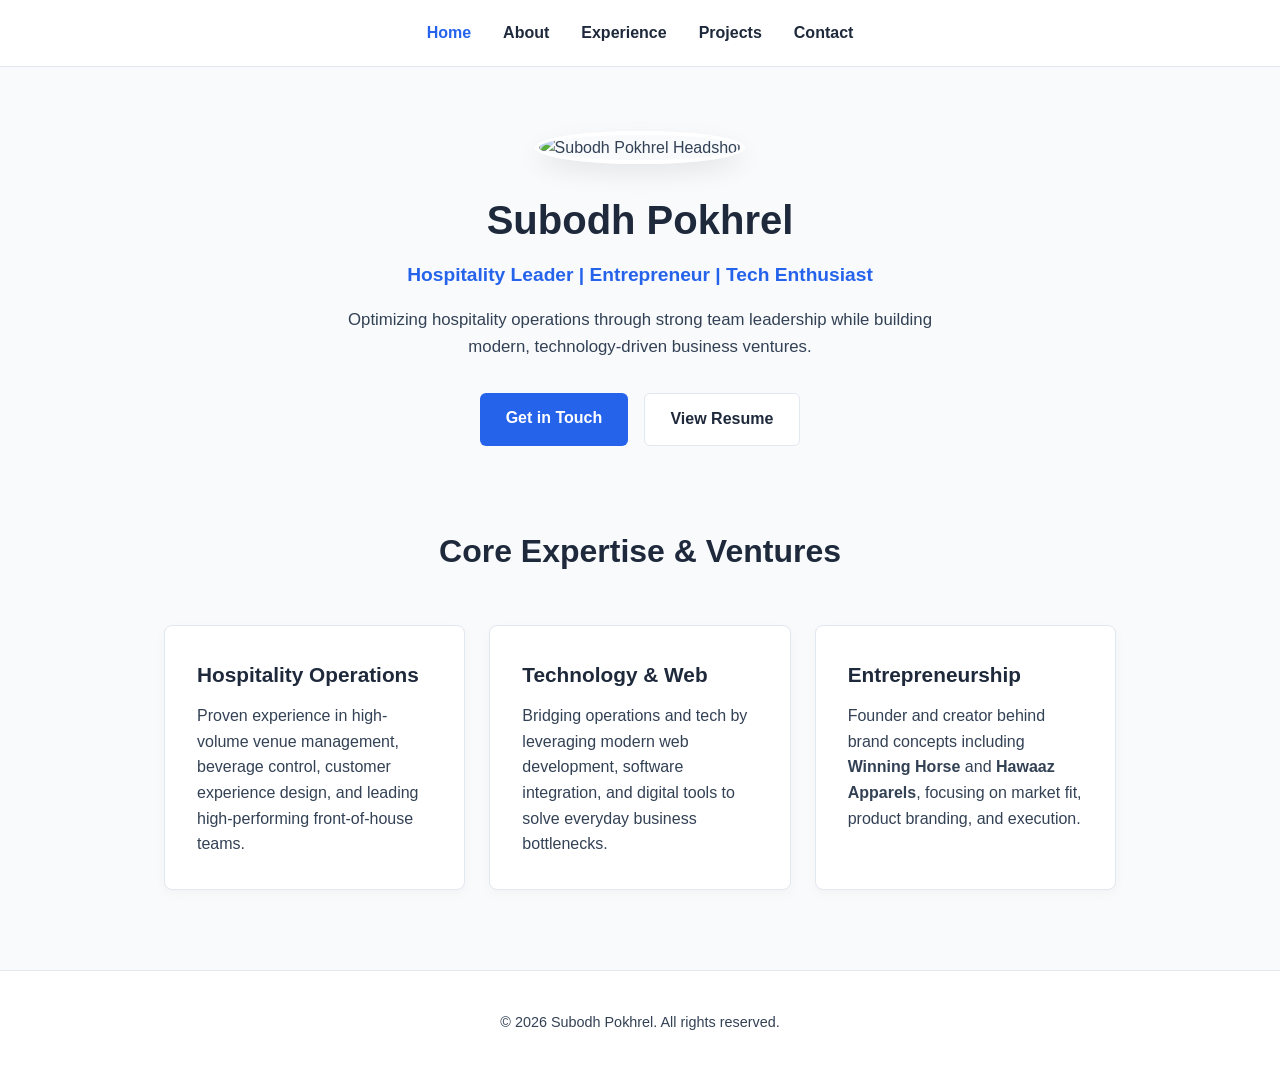
==== index.html @ d47ba180 "index.html" ====
<!DOCTYPE html>
<html lang="en">
<head>
    <meta charset="UTF-8">
    <meta name="viewport" content="width=device-width, initial-scale=1.0">
    <title>Subodh Pokhrel | Hospitality Professional, Entrepreneur & IT Specialist</title>
    <meta name="description" content="Portfolio of Subodh Pokhrel — Hospitality leader, Tech enthusiast, and founder of Winning Horse and Hawaaz Apparels.">
    
    <!-- Open Graph for Professional Social Media Previews -->
    <meta property="og:title" content="Subodh Pokhrel | Personal Portfolio">
    <meta property="og:description" content="Hospitality Management, Business Entrepreneurship & IT Solutions in Australia.">
    <meta property="og:type" content="website">
    <meta property="og:url" content="https://subodhpokhrel.com.au/">
    <meta property="og:image" content="images/profile.jpg">

    <style>
        :root {
            --primary: #1e293b;     /* Deep slate blue */
            --accent: #2563eb;      /* Clean corporate blue */
            --text: #334155;        /* Soft readable body text */
            --bg-light: #f8fafc;    /* Clean off-white background */
            --card-bg: #ffffff;
            --border: #e2e8f0;
        }

        * {
            box-sizing: border-box;
            margin: 0;
            padding: 0;
        }

        body {
            font-family: -apple-system, BlinkMacSystemFont, "Segoe UI", Roboto, Oxygen, Ubuntu, Cantarell, sans-serif;
            color: var(--text);
            background-color: var(--bg-light);
            line-height: 1.6;
        }

        /* Navigation */
        nav {
            display: flex;
            justify-content: center;
            gap: 2rem;
            padding: 1.25rem;
            background: #ffffff;
            border-bottom: 1px solid var(--border);
            position: sticky;
            top: 0;
            z-index: 100;
        }

        nav a {
            text-decoration: none;
            color: var(--primary);
            font-weight: 600;
            transition: color 0.2s ease;
        }

        nav a:hover, nav a.active {
            color: var(--accent);
        }

        /* Hero Section */
        .hero {
            max-width: 900px;
            margin: 4rem auto;
            padding: 0 1.5rem;
            text-align: center;
        }

        .hero img {
            width: 150px;
            height: 150px;
            border-radius: 50%;
            object-fit: cover;
            border: 4px solid #ffffff;
            box-shadow: 0 10px 25px rgba(0,0,0,0.08);
            margin-bottom: 1.5rem;
        }

        .hero h1 {
            font-size: 2.5rem;
            color: var(--primary);
            margin-bottom: 0.5rem;
        }

        .tagline {
            font-size: 1.2rem;
            color: var(--accent);
            font-weight: 600;
            margin-bottom: 1rem;
        }

        .bio {
            max-width: 650px;
            margin: 0 auto 2rem;
            font-size: 1.05rem;
        }

        /* Buttons */
        .cta-group {
            display: flex;
            justify-content: center;
            gap: 1rem;
        }

        .btn {
            display: inline-block;
            padding: 0.8rem 1.6rem;
            border-radius: 6px;
            text-decoration: none;
            font-weight: 600;
            transition: all 0.2s ease;
        }

        .btn-primary {
            background-color: var(--accent);
            color: #ffffff;
        }

        .btn-primary:hover {
            background-color: #1d4ed8;
        }

        .btn-secondary {
            background-color: #ffffff;
            color: var(--primary);
            border: 1px solid var(--border);
        }

        .btn-secondary:hover {
            background-color: var(--bg-light);
        }

        /* Journey / Features Section */
        .journey {
            max-width: 1000px;
            margin: 5rem auto;
            padding: 0 1.5rem;
        }

        .journey h2 {
            text-align: center;
            font-size: 2rem;
            color: var(--primary);
            margin-bottom: 3rem;
        }

        .cards-grid {
            display: grid;
            grid-template-columns: repeat(auto-fit, minmax(280px, 1fr));
            gap: 1.5rem;
        }

        .card {
            background: var(--card-bg);
            padding: 2rem;
            border-radius: 8px;
            border: 1px solid var(--border);
            box-shadow: 0 4px 12px rgba(0,0,0,0.03);
        }

        .card h3 {
            color: var(--primary);
            margin-bottom: 0.75rem;
            font-size: 1.3rem;
        }

        /* Footer */
        footer {
            text-align: center;
            padding: 2.5rem 1rem;
            border-top: 1px solid var(--border);
            background: #ffffff;
            font-size: 0.9rem;
        }

        /* Mobile Optimization */
        @media (max-width: 600px) {
            .hero h1 { font-size: 2rem; }
            .cta-group { flex-direction: column; }
            nav { gap: 1rem; }
        }
    </style>
</head>
<body>

    <header>
        <nav>
            <a href="index.html" class="active">Home</a>
            <a href="about.html">About</a>
            <a href="experience.html">Experience</a>
            <a href="projects.html">Projects</a>
            <a href="contact.html">Contact</a>
        </nav>
    </header>

    <main>
        <section class="hero">
            <img src="images/profile.jpg" alt="Subodh Pokhrel Headshot">
            <h1>Subodh Pokhrel</h1>
            <p class="tagline">Hospitality Leader | Entrepreneur | Tech Enthusiast</p>
            <p class="bio">
                Optimizing hospitality operations through strong team leadership while building modern, technology-driven business ventures.
            </p>
            
            <div class="cta-group">
                <a href="contact.html" class="btn btn-primary">Get in Touch</a>
                <a href="resume.pdf" class="btn btn-secondary" target="_blank" rel="noopener">View Resume</a>
            </div>
        </section>

        <section class="journey">
            <h2>Core Expertise & Ventures</h2>
            <div class="cards-grid">
                
                <article class="card">
                    <h3>Hospitality Operations</h3>
                    <p>
                        Proven experience in high-volume venue management, beverage control, customer experience design, and leading high-performing front-of-house teams.
                    </p>
                </article>

                <article class="card">
                    <h3>Technology & Web</h3>
                    <p>
                        Bridging operations and tech by leveraging modern web development, software integration, and digital tools to solve everyday business bottlenecks.
                    </p>
                </article>

                <article class="card">
                    <h3>Entrepreneurship</h3>
                    <p>
                        Founder and creator behind brand concepts including <strong>Winning Horse</strong> and <strong>Hawaaz Apparels</strong>, focusing on market fit, product branding, and execution.
                    </p>
                </article>

            </div>
        </section>
    </main>

    <footer>
        <p>&copy; 2026 Subodh Pokhrel. All rights reserved.</p>
    </footer>

</body>
</html>
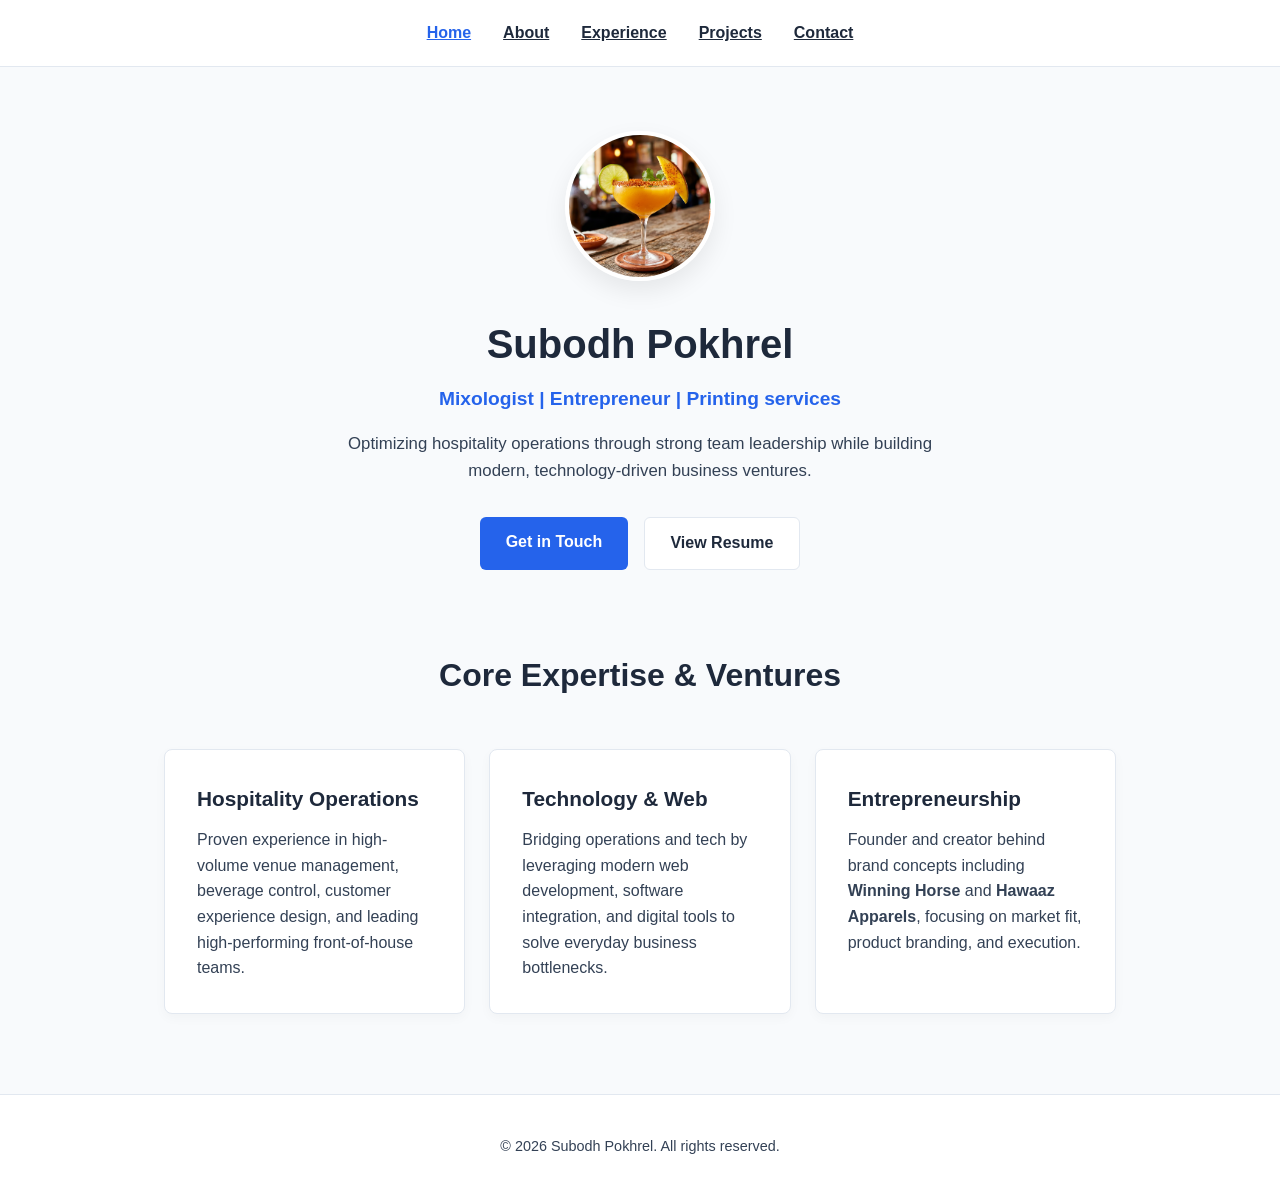
==== commit f71fc017: "index.html" ====
--- a/index.html
+++ b/index.html
@@ -14,6 +14,40 @@
     <meta property="og:image" content="images/profile.jpg">
 
     <style>
+        /* Logo Container */
+.logo {
+  display: flex;
+  align-items: center;
+  gap: 0.6rem;
+  text-decoration: none;
+  font-family: -apple-system, BlinkMacSystemFont, "Segoe UI", Roboto, sans-serif;
+}
+
+/* Initial Badge Icon ("SP") */
+.logo-badge {
+  background: var(--primary); /* Deep slate background */
+  color: #ffffff;
+  font-weight: 800;
+  font-size: 0.85rem;
+  letter-spacing: 0.05em;
+  padding: 0.35rem 0.6rem;
+  border-radius: 6px;
+  transition: background-color 0.2s ease, transform 0.2s ease;
+}
+
+/* Main Name Text ("Subodh Pokhrel") */
+.logo-text {
+  color: var(--primary);
+  font-weight: 700;
+  font-size: 1.1rem;
+  letter-spacing: -0.02em;
+}
+
+/* Hover Effect for Visual Polish */
+.logo:hover .logo-badge {
+  background: var(--accent); /* Switches to blue on hover */
+  transform: translateY(-1px);
+}
         :root {
             --primary: #1e293b;     /* Deep slate blue */
             --accent: #2563eb;      /* Clean corporate blue */
@@ -50,7 +84,7 @@
         }
 
         nav a {
-            text-decoration: none;
+            text-decoration: calibri;
             color: var(--primary);
             font-weight: 600;
             transition: color 0.2s ease;
@@ -197,9 +231,9 @@
 
     <main>
         <section class="hero">
-            <img src="images/profile.jpg" alt="Subodh Pokhrel Headshot">
+            <img src="profile.jpeg.png" alt="SP">
             <h1>Subodh Pokhrel</h1>
-            <p class="tagline">Hospitality Leader | Entrepreneur | Tech Enthusiast</p>
+            <p class="tagline">Mixologist | Entrepreneur | Printing services</p>
             <p class="bio">
                 Optimizing hospitality operations through strong team leadership while building modern, technology-driven business ventures.
             </p>
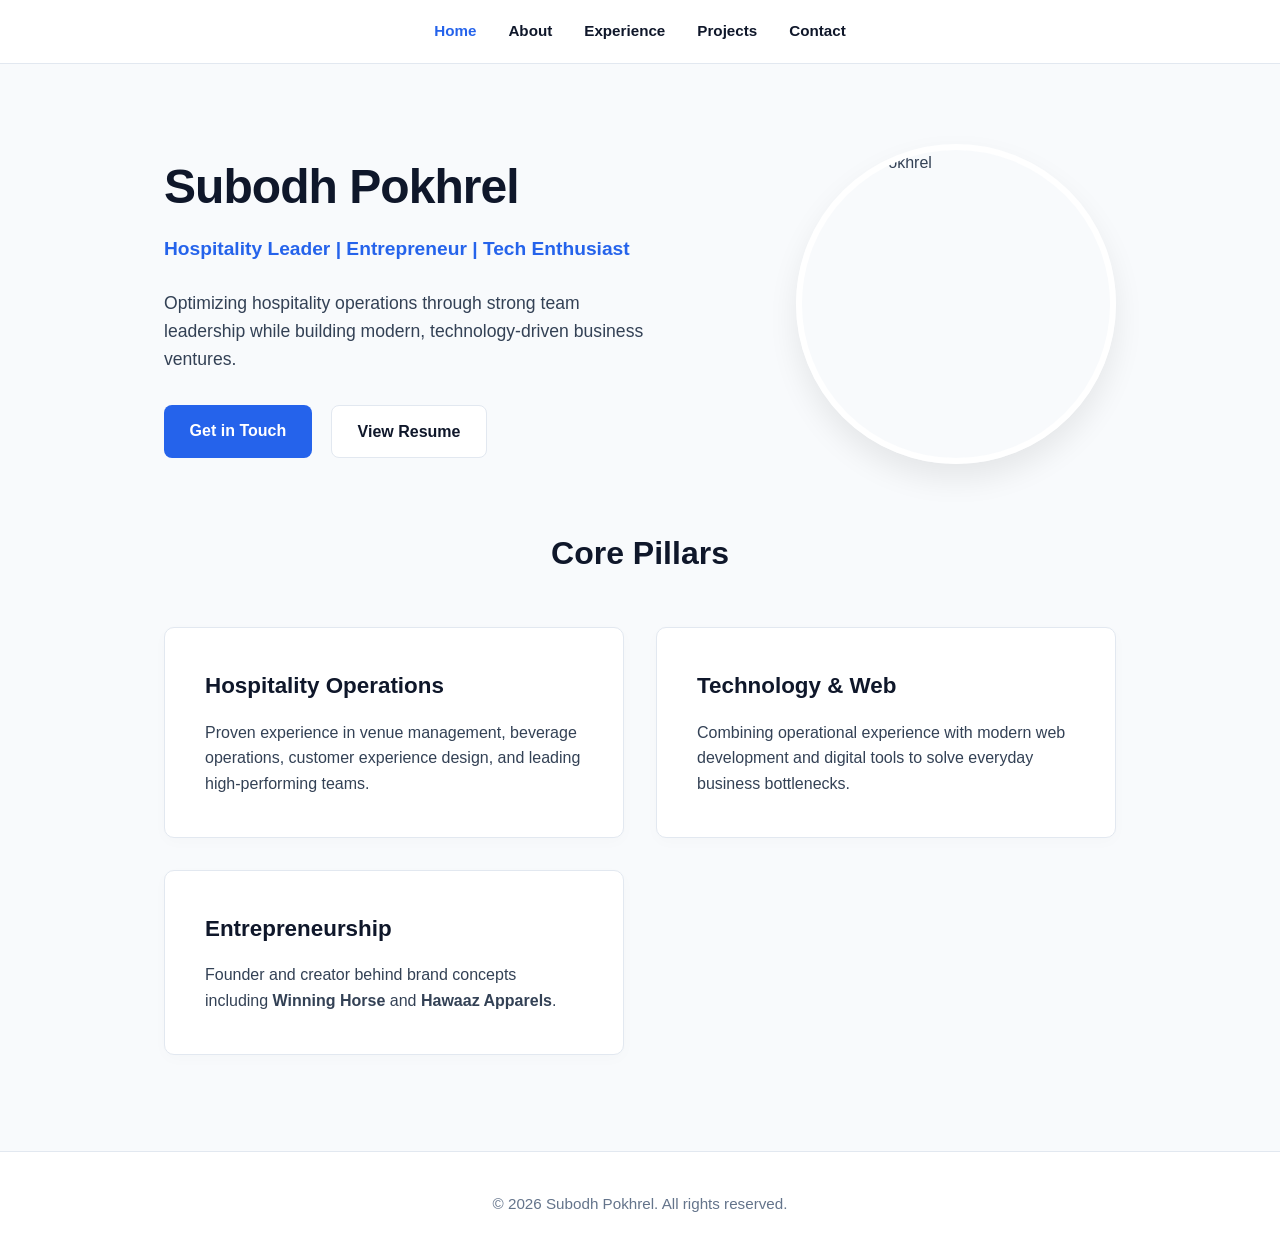
==== commit d58e2f1d: "Update index.html" ====
--- a/index.html
+++ b/index.html
@@ -3,58 +3,18 @@
 <head>
     <meta charset="UTF-8">
     <meta name="viewport" content="width=device-width, initial-scale=1.0">
-    <title>Subodh Pokhrel | Hospitality Professional, Entrepreneur & IT Specialist</title>
-    <meta name="description" content="Portfolio of Subodh Pokhrel — Hospitality leader, Tech enthusiast, and founder of Winning Horse and Hawaaz Apparels.">
-    
-    <!-- Open Graph for Professional Social Media Previews -->
-    <meta property="og:title" content="Subodh Pokhrel | Personal Portfolio">
-    <meta property="og:description" content="Hospitality Management, Business Entrepreneurship & IT Solutions in Australia.">
-    <meta property="og:type" content="website">
-    <meta property="og:url" content="https://subodhpokhrel.com.au/">
-    <meta property="og:image" content="images/profile.jpg">
+    <title>Subodh Pokhrel | Hospitality Professional & Entrepreneur</title>
+    <meta name="description" content="Official portfolio of Subodh Pokhrel — Hospitality leader, Tech enthusiast, and founder of Winning Horse and Hawaaz Apparels.">
 
     <style>
-        /* Logo Container */
-.logo {
-  display: flex;
-  align-items: center;
-  gap: 0.6rem;
-  text-decoration: none;
-  font-family: -apple-system, BlinkMacSystemFont, "Segoe UI", Roboto, sans-serif;
-}
-
-/* Initial Badge Icon ("SP") */
-.logo-badge {
-  background: var(--primary); /* Deep slate background */
-  color: #ffffff;
-  font-weight: 800;
-  font-size: 0.85rem;
-  letter-spacing: 0.05em;
-  padding: 0.35rem 0.6rem;
-  border-radius: 6px;
-  transition: background-color 0.2s ease, transform 0.2s ease;
-}
-
-/* Main Name Text ("Subodh Pokhrel") */
-.logo-text {
-  color: var(--primary);
-  font-weight: 700;
-  font-size: 1.1rem;
-  letter-spacing: -0.02em;
-}
-
-/* Hover Effect for Visual Polish */
-.logo:hover .logo-badge {
-  background: var(--accent); /* Switches to blue on hover */
-  transform: translateY(-1px);
-}
         :root {
-            --primary: #1e293b;     /* Deep slate blue */
-            --accent: #2563eb;      /* Clean corporate blue */
-            --text: #334155;        /* Soft readable body text */
-            --bg-light: #f8fafc;    /* Clean off-white background */
-            --card-bg: #ffffff;
-            --border: #e2e8f0;
+            --primary: #0f172a;      /* Slate black for clear titles */
+            --accent: #2563eb;       /* Professional royal blue */
+            --text-body: #334155;    /* Soft charcoal for easy reading */
+            --bg-light: #f8fafc;     /* Bright, clean off-white background */
+            --card-bg: #ffffff;      /* Crisp white for cards */
+            --border: #e2e8f0;       /* Subtle divider line color */
+            --container-max: 1000px; /* Standard width for content */
         }
 
         * {
@@ -64,18 +24,14 @@
         }
 
         body {
-            font-family: -apple-system, BlinkMacSystemFont, "Segoe UI", Roboto, Oxygen, Ubuntu, Cantarell, sans-serif;
-            color: var(--text);
+            font-family: -apple-system, BlinkMacSystemFont, "Segoe UI", Roboto, sans-serif;
+            color: var(--text-body);
             background-color: var(--bg-light);
             line-height: 1.6;
         }
 
-        /* Navigation */
-        nav {
-            display: flex;
-            justify-content: center;
-            gap: 2rem;
-            padding: 1.25rem;
+        /* Top Navigation Header */
+        header {
             background: #ffffff;
             border-bottom: 1px solid var(--border);
             position: sticky;
@@ -83,10 +39,20 @@
             z-index: 100;
         }
 
+        nav {
+            max-width: var(--container-max);
+            margin: 0 auto;
+            display: flex;
+            justify-content: center; /* Initial alignment, can adjust to space-between later if needed */
+            gap: 2rem;
+            padding: 1.2rem 1rem;
+        }
+
         nav a {
-            text-decoration: calibri;
+            text-decoration: none;
             color: var(--primary);
             font-weight: 600;
+            font-size: 0.95rem;
             transition: color 0.2s ease;
         }
 
@@ -94,27 +60,28 @@
             color: var(--accent);
         }
 
-        /* Hero Section */
+        /* Main Hero Section - Now two columns */
         .hero {
-            max-width: 900px;
-            margin: 4rem auto;
+            max-width: var(--container-max);
+            margin: 5rem auto 4rem;
             padding: 0 1.5rem;
-            text-align: center;
-        }
-
-        .hero img {
-            width: 150px;
-            height: 150px;
-            border-radius: 50%;
-            object-fit: cover;
-            border: 4px solid #ffffff;
-            box-shadow: 0 10px 25px rgba(0,0,0,0.08);
-            margin-bottom: 1.5rem;
+            display: flex;
+            align-items: center;
+            justify-content: space-between;
+            gap: 3rem;
+        }
+
+        /* Hero Left: Text Content */
+        .hero-content {
+            flex: 1 1 50%;
+            text-align: left;
         }
 
         .hero h1 {
-            font-size: 2.5rem;
-            color: var(--primary);
+            font-size: 3rem; /* Larger name */
+            color: var(--primary);
+            font-weight: 800;
+            letter-spacing: -0.02em;
             margin-bottom: 0.5rem;
         }
 
@@ -122,28 +89,46 @@
             font-size: 1.2rem;
             color: var(--accent);
             font-weight: 600;
-            margin-bottom: 1rem;
+            margin-bottom: 1.5rem;
         }
 
         .bio {
-            max-width: 650px;
-            margin: 0 auto 2rem;
-            font-size: 1.05rem;
+            font-size: 1.1rem;
+            color: var(--text-body);
+            max-width: 600px;
+            margin-bottom: 2rem;
+        }
+
+        /* Hero Right: Profile Image */
+        .hero-image {
+            flex: 1 1 40%;
+            display: flex;
+            justify-content: flex-end;
+        }
+
+        .profile-img {
+            width: 320px; /* Big picture size */
+            height: 320px;
+            border-radius: 50%; /* Circle shape, change to e.g. 12px for square */
+            object-fit: cover;
+            border: 6px solid #ffffff; /* Thicker professional border */
+            box-shadow: 0 15px 30px rgba(0, 0, 0, 0.08);
         }
 
         /* Buttons */
         .cta-group {
             display: flex;
-            justify-content: center;
-            gap: 1rem;
+            justify-content: flex-start;
+            gap: 1.2rem;
         }
 
         .btn {
             display: inline-block;
             padding: 0.8rem 1.6rem;
-            border-radius: 6px;
+            border-radius: 8px; /* Slightly smoother corners */
             text-decoration: none;
             font-weight: 600;
+            font-size: 1rem;
             transition: all 0.2s ease;
         }
 
@@ -154,6 +139,7 @@
 
         .btn-primary:hover {
             background-color: #1d4ed8;
+            transform: translateY(-2px); /* Slight lift on hover */
         }
 
         .btn-secondary {
@@ -164,16 +150,17 @@
 
         .btn-secondary:hover {
             background-color: var(--bg-light);
-        }
-
-        /* Journey / Features Section */
-        .journey {
-            max-width: 1000px;
-            margin: 5rem auto;
+            border-color: #d1d5db;
+        }
+
+        /* Overview Section */
+        .overview {
+            max-width: var(--container-max);
+            margin: 4rem auto 6rem;
             padding: 0 1.5rem;
         }
 
-        .journey h2 {
+        .overview h2 {
             text-align: center;
             font-size: 2rem;
             color: var(--primary);
@@ -182,37 +169,70 @@
 
         .cards-grid {
             display: grid;
-            grid-template-columns: repeat(auto-fit, minmax(280px, 1fr));
-            gap: 1.5rem;
+            grid-template-columns: repeat(auto-fit, minmax(300px, 1fr));
+            gap: 2rem;
         }
 
         .card {
             background: var(--card-bg);
-            padding: 2rem;
-            border-radius: 8px;
+            padding: 2.5rem;
+            border-radius: 10px;
             border: 1px solid var(--border);
-            box-shadow: 0 4px 12px rgba(0,0,0,0.03);
+            box-shadow: 0 4px 15px rgba(0, 0, 0, 0.02);
+            transition: transform 0.2s ease, box-shadow 0.2s ease;
+        }
+
+        .card:hover {
+            transform: translateY(-5px);
+            box-shadow: 0 10px 25px rgba(0, 0, 0, 0.06);
         }
 
         .card h3 {
             color: var(--primary);
-            margin-bottom: 0.75rem;
-            font-size: 1.3rem;
-        }
-
-        /* Footer */
+            margin-bottom: 1rem;
+            font-size: 1.4rem;
+        }
+
+        .card p {
+            font-size: 1rem;
+            color: var(--text-body);
+        }
+
+        /* Simple Footer */
         footer {
             text-align: center;
             padding: 2.5rem 1rem;
             border-top: 1px solid var(--border);
             background: #ffffff;
-            font-size: 0.9rem;
-        }
-
-        /* Mobile Optimization */
-        @media (max-width: 600px) {
-            .hero h1 { font-size: 2rem; }
-            .cta-group { flex-direction: column; }
+            font-size: 0.95rem;
+            color: #64748b;
+        }
+
+        /* Responsive Mobile Tweak */
+        @media (max-width: 850px) {
+            .hero {
+                flex-direction: column-reverse; /* Put image above text on small screens */
+                text-align: center;
+                gap: 2rem;
+                margin-top: 3rem;
+            }
+            .hero-content {
+                flex: 1 1 100%;
+                text-align: center;
+                align-items: center;
+                display: flex;
+                flex-direction: column;
+            }
+            .hero-image {
+                flex: 1 1 100%;
+                justify-content: center;
+            }
+            .profile-img {
+                width: 200px;
+                height: 200px;
+            }
+            .hero h1 { font-size: 2.2rem; }
+            .cta-group { justify-content: center; width: 100%; }
             nav { gap: 1rem; }
         }
     </style>
@@ -230,42 +250,51 @@
     </header>
 
     <main>
+        <!-- Hero Section - Two columns -->
         <section class="hero">
-            <img src="profile.jpeg.png" alt="SP">
-            <h1>Subodh Pokhrel</h1>
-            <p class="tagline">Mixologist | Entrepreneur | Printing services</p>
-            <p class="bio">
-                Optimizing hospitality operations through strong team leadership while building modern, technology-driven business ventures.
-            </p>
-            
-            <div class="cta-group">
-                <a href="contact.html" class="btn btn-primary">Get in Touch</a>
-                <a href="resume.pdf" class="btn btn-secondary" target="_blank" rel="noopener">View Resume</a>
+            <!-- Left: Text Content -->
+            <div class="hero-content">
+                <h1>Subodh Pokhrel</h1>
+                <p class="tagline">Hospitality Leader | Entrepreneur | Tech Enthusiast</p>
+                <p class="bio">
+                    Optimizing hospitality operations through strong team leadership while building modern, technology-driven business ventures.
+                </p>
+                
+                <div class="cta-group">
+                    <a href="contact.html" class="btn btn-primary">Get in Touch</a>
+                    <a href="resume.pdf" class="btn btn-secondary" target="_blank" rel="noopener">View Resume</a>
+                </div>
+            </div>
+
+            <!-- Right: Profile Image -->
+            <div class="hero-image">
+                <img src="images/profile.jpg" alt="Subodh Pokhrel" class="profile-img">
             </div>
         </section>
 
-        <section class="journey">
-            <h2>Core Expertise & Ventures</h2>
+        <!-- Highlights Section -->
+        <section class="overview">
+            <h2>Core Pillars</h2>
             <div class="cards-grid">
                 
                 <article class="card">
                     <h3>Hospitality Operations</h3>
                     <p>
-                        Proven experience in high-volume venue management, beverage control, customer experience design, and leading high-performing front-of-house teams.
+                        Proven experience in venue management, beverage operations, customer experience design, and leading high-performing teams.
                     </p>
                 </article>
 
                 <article class="card">
                     <h3>Technology & Web</h3>
                     <p>
-                        Bridging operations and tech by leveraging modern web development, software integration, and digital tools to solve everyday business bottlenecks.
+                        Combining operational experience with modern web development and digital tools to solve everyday business bottlenecks.
                     </p>
                 </article>
 
                 <article class="card">
                     <h3>Entrepreneurship</h3>
                     <p>
-                        Founder and creator behind brand concepts including <strong>Winning Horse</strong> and <strong>Hawaaz Apparels</strong>, focusing on market fit, product branding, and execution.
+                        Founder and creator behind brand concepts including <strong>Winning Horse</strong> and <strong>Hawaaz Apparels</strong>.
                     </p>
                 </article>
 
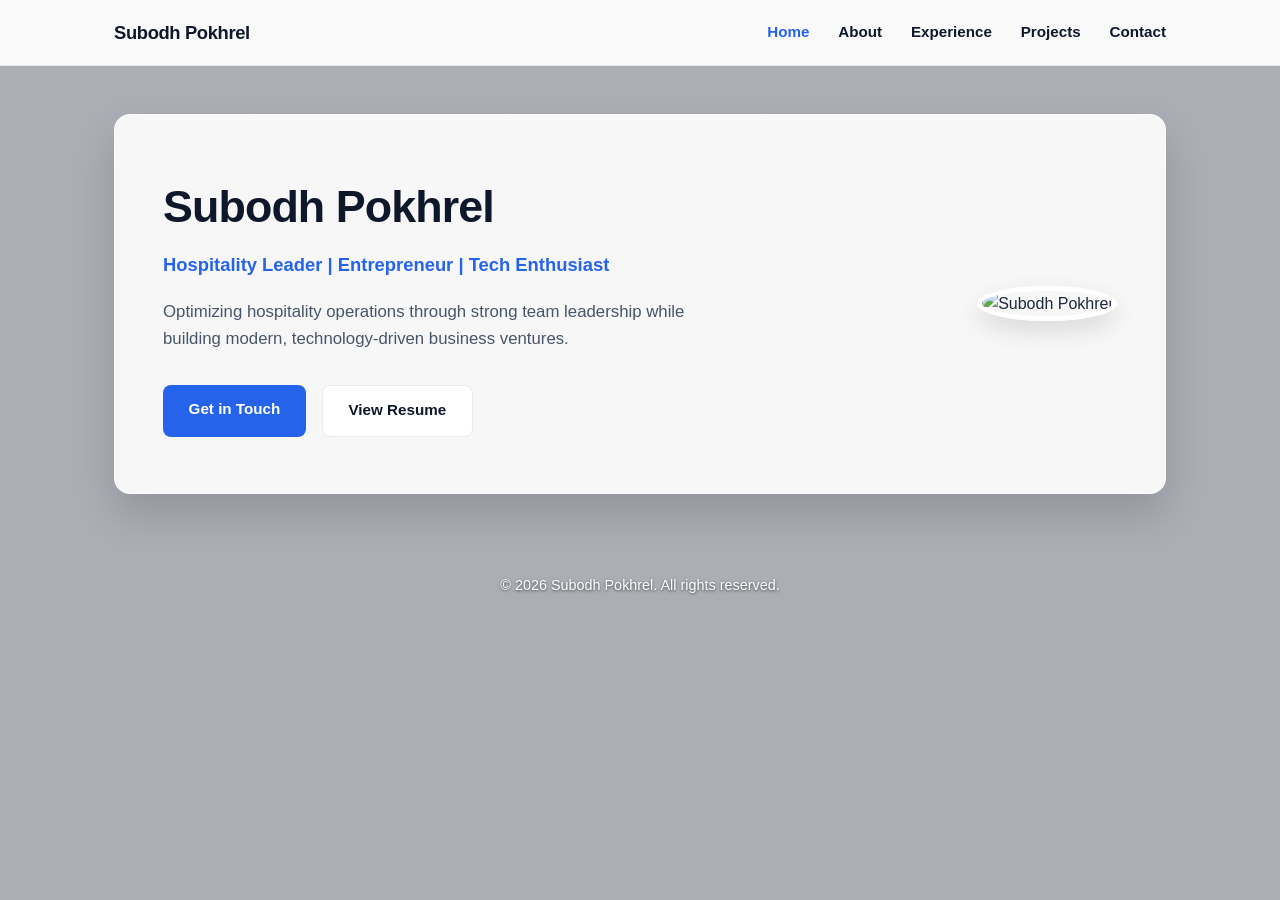
==== commit 87ff3921: "Update index.html" ====
--- a/index.html
+++ b/index.html
@@ -3,18 +3,16 @@
 <head>
     <meta charset="UTF-8">
     <meta name="viewport" content="width=device-width, initial-scale=1.0">
-    <title>Subodh Pokhrel | Hospitality Professional & Entrepreneur</title>
-    <meta name="description" content="Official portfolio of Subodh Pokhrel — Hospitality leader, Tech enthusiast, and founder of Winning Horse and Hawaaz Apparels.">
+    <title>Subodh Pokhrel | Portfolio</title>
+    <meta name="description" content="Portfolio of Subodh Pokhrel — Hospitality leader, Tech enthusiast, and Entrepreneur.">
 
     <style>
         :root {
-            --primary: #0f172a;      /* Slate black for clear titles */
-            --accent: #2563eb;       /* Professional royal blue */
-            --text-body: #334155;    /* Soft charcoal for easy reading */
-            --bg-light: #f8fafc;     /* Bright, clean off-white background */
-            --card-bg: #ffffff;      /* Crisp white for cards */
-            --border: #e2e8f0;       /* Subtle divider line color */
-            --container-max: 1000px; /* Standard width for content */
+            --primary-dark: #0f172a;
+            --accent-blue: #2563eb;
+            --text-dark: #1e293b;
+            --text-muted: #475569;
+            --border-light: rgba(226, 232, 240, 0.8);
         }
 
         * {
@@ -25,215 +23,190 @@
 
         body {
             font-family: -apple-system, BlinkMacSystemFont, "Segoe UI", Roboto, sans-serif;
-            color: var(--text-body);
-            background-color: var(--bg-light);
+            color: var(--text-dark);
             line-height: 1.6;
-        }
-
-        /* Top Navigation Header */
+            min-height: 100vh;
+            
+            /* Full-screen Background Setup */
+            background-image: linear-gradient(rgba(15, 23, 42, 0.35), rgba(15, 23, 42, 0.35)), url('images/background.jpeg.png');
+            background-size: cover;
+            background-position: center;
+            background-repeat: no-repeat;
+            background-attachment: fixed;
+        }
+
+        /* Top Navigation Bar */
         header {
-            background: #ffffff;
-            border-bottom: 1px solid var(--border);
+            background: rgba(255, 255, 255, 0.92);
+            backdrop-filter: blur(10px);
+            border-bottom: 1px solid var(--border-light);
             position: sticky;
             top: 0;
             z-index: 100;
         }
 
         nav {
-            max-width: var(--container-max);
+            max-width: 1100px;
             margin: 0 auto;
             display: flex;
-            justify-content: center; /* Initial alignment, can adjust to space-between later if needed */
-            gap: 2rem;
-            padding: 1.2rem 1rem;
-        }
-
-        nav a {
+            justify-content: space-between;
+            align-items: center;
+            padding: 1.1rem 1.5rem;
+        }
+
+        .logo {
+            font-weight: 800;
+            font-size: 1.15rem;
+            color: var(--primary-dark);
             text-decoration: none;
-            color: var(--primary);
+            letter-spacing: -0.02em;
+        }
+
+        .nav-links {
+            display: flex;
+            gap: 1.8rem;
+        }
+
+        .nav-links a {
+            text-decoration: none;
+            color: var(--primary-dark);
             font-weight: 600;
             font-size: 0.95rem;
             transition: color 0.2s ease;
         }
 
-        nav a:hover, nav a.active {
-            color: var(--accent);
-        }
-
-        /* Main Hero Section - Now two columns */
-        .hero {
-            max-width: var(--container-max);
-            margin: 5rem auto 4rem;
+        .nav-links a:hover, .nav-links a.active {
+            color: var(--accent-blue);
+        }
+
+        /* Hero Container & Frosted Glass Card */
+        main {
+            max-width: 1100px;
+            margin: 3rem auto;
             padding: 0 1.5rem;
+        }
+
+        .hero-card {
+            background: rgba(255, 255, 255, 0.90);
+            backdrop-filter: blur(12px);
+            border: 1px solid rgba(255, 255, 255, 0.5);
+            border-radius: 16px;
+            padding: 3.5rem 3rem;
+            box-shadow: 0 20px 40px rgba(0, 0, 0, 0.15);
             display: flex;
             align-items: center;
             justify-content: space-between;
             gap: 3rem;
         }
 
-        /* Hero Left: Text Content */
-        .hero-content {
-            flex: 1 1 50%;
-            text-align: left;
-        }
-
-        .hero h1 {
-            font-size: 3rem; /* Larger name */
-            color: var(--primary);
+        .hero-text {
+            flex: 1;
+        }
+
+        .hero-text h1 {
+            font-size: 2.8rem;
+            color: var(--primary-dark);
             font-weight: 800;
+            margin-bottom: 0.5rem;
             letter-spacing: -0.02em;
-            margin-bottom: 0.5rem;
         }
 
         .tagline {
-            font-size: 1.2rem;
-            color: var(--accent);
+            font-size: 1.15rem;
+            color: var(--accent-blue);
             font-weight: 600;
-            margin-bottom: 1.5rem;
+            margin-bottom: 1.2rem;
         }
 
         .bio {
-            font-size: 1.1rem;
-            color: var(--text-body);
-            max-width: 600px;
+            font-size: 1.05rem;
+            color: var(--text-muted);
             margin-bottom: 2rem;
+            max-width: 540px;
         }
 
         /* Hero Right: Profile Image */
-        .hero-image {
-            flex: 1 1 40%;
-            display: flex;
-            justify-content: flex-end;
+        .hero-image-wrap {
+            flex-shrink: 0;
         }
 
         .profile-img {
-            width: 320px; /* Big picture size */
-            height: 320px;
-            border-radius: 50%; /* Circle shape, change to e.g. 12px for square */
+            width: 280px;
+            height: 280px;
+            border-radius: 50%;
             object-fit: cover;
-            border: 6px solid #ffffff; /* Thicker professional border */
-            box-shadow: 0 15px 30px rgba(0, 0, 0, 0.08);
+            border: 5px solid #ffffff;
+            box-shadow: 0 10px 25px rgba(0, 0, 0, 0.12);
         }
 
         /* Buttons */
         .cta-group {
             display: flex;
-            justify-content: flex-start;
-            gap: 1.2rem;
+            gap: 1rem;
         }
 
         .btn {
             display: inline-block;
             padding: 0.8rem 1.6rem;
-            border-radius: 8px; /* Slightly smoother corners */
+            border-radius: 8px;
             text-decoration: none;
             font-weight: 600;
-            font-size: 1rem;
+            font-size: 0.95rem;
             transition: all 0.2s ease;
         }
 
         .btn-primary {
-            background-color: var(--accent);
+            background-color: var(--accent-blue);
             color: #ffffff;
         }
 
         .btn-primary:hover {
             background-color: #1d4ed8;
-            transform: translateY(-2px); /* Slight lift on hover */
+            transform: translateY(-2px);
         }
 
         .btn-secondary {
             background-color: #ffffff;
-            color: var(--primary);
-            border: 1px solid var(--border);
+            color: var(--primary-dark);
+            border: 1px solid var(--border-light);
         }
 
         .btn-secondary:hover {
-            background-color: var(--bg-light);
-            border-color: #d1d5db;
-        }
-
-        /* Overview Section */
-        .overview {
-            max-width: var(--container-max);
-            margin: 4rem auto 6rem;
-            padding: 0 1.5rem;
-        }
-
-        .overview h2 {
-            text-align: center;
-            font-size: 2rem;
-            color: var(--primary);
-            margin-bottom: 3rem;
-        }
-
-        .cards-grid {
-            display: grid;
-            grid-template-columns: repeat(auto-fit, minmax(300px, 1fr));
-            gap: 2rem;
-        }
-
-        .card {
-            background: var(--card-bg);
-            padding: 2.5rem;
-            border-radius: 10px;
-            border: 1px solid var(--border);
-            box-shadow: 0 4px 15px rgba(0, 0, 0, 0.02);
-            transition: transform 0.2s ease, box-shadow 0.2s ease;
-        }
-
-        .card:hover {
-            transform: translateY(-5px);
-            box-shadow: 0 10px 25px rgba(0, 0, 0, 0.06);
-        }
-
-        .card h3 {
-            color: var(--primary);
-            margin-bottom: 1rem;
-            font-size: 1.4rem;
-        }
-
-        .card p {
-            font-size: 1rem;
-            color: var(--text-body);
-        }
-
-        /* Simple Footer */
+            background-color: #f8fafc;
+        }
+
+        /* Footer */
         footer {
             text-align: center;
-            padding: 2.5rem 1rem;
-            border-top: 1px solid var(--border);
-            background: #ffffff;
-            font-size: 0.95rem;
-            color: #64748b;
-        }
-
-        /* Responsive Mobile Tweak */
+            padding: 2rem 1rem;
+            color: #ffffff;
+            font-size: 0.9rem;
+            text-shadow: 0 1px 3px rgba(0, 0, 0, 0.6);
+            margin-top: auto;
+        }
+
+        /* Mobile Tweaks */
         @media (max-width: 850px) {
-            .hero {
-                flex-direction: column-reverse; /* Put image above text on small screens */
+            .hero-card {
+                flex-direction: column-reverse;
                 text-align: center;
+                padding: 2rem 1.5rem;
                 gap: 2rem;
-                margin-top: 3rem;
-            }
-            .hero-content {
-                flex: 1 1 100%;
-                text-align: center;
-                align-items: center;
-                display: flex;
-                flex-direction: column;
-            }
-            .hero-image {
-                flex: 1 1 100%;
-                justify-content: center;
             }
             .profile-img {
                 width: 200px;
                 height: 200px;
             }
-            .hero h1 { font-size: 2.2rem; }
-            .cta-group { justify-content: center; width: 100%; }
-            nav { gap: 1rem; }
+            .hero-text h1 {
+                font-size: 2.2rem;
+            }
+            .cta-group {
+                justify-content: center;
+            }
+            nav {
+                flex-direction: column;
+                gap: 1rem;
+            }
         }
     </style>
 </head>
@@ -241,19 +214,20 @@
 
     <header>
         <nav>
-            <a href="index.html" class="active">Home</a>
-            <a href="about.html">About</a>
-            <a href="experience.html">Experience</a>
-            <a href="projects.html">Projects</a>
-            <a href="contact.html">Contact</a>
+            <a href="index.html" class="logo">Subodh Pokhrel</a>
+            <div class="nav-links">
+                <a href="index.html" class="active">Home</a>
+                <a href="about.html">About</a>
+                <a href="experience.html">Experience</a>
+                <a href="projects.html">Projects</a>
+                <a href="contact.html">Contact</a>
+            </div>
         </nav>
     </header>
 
     <main>
-        <!-- Hero Section - Two columns -->
-        <section class="hero">
-            <!-- Left: Text Content -->
-            <div class="hero-content">
+        <section class="hero-card">
+            <div class="hero-text">
                 <h1>Subodh Pokhrel</h1>
                 <p class="tagline">Hospitality Leader | Entrepreneur | Tech Enthusiast</p>
                 <p class="bio">
@@ -266,40 +240,10 @@
                 </div>
             </div>
 
-            <!-- Right: Profile Image -->
-            <div class="hero-image">
+            <div class="hero-image-wrap">
                 <img src="images/profile.jpg" alt="Subodh Pokhrel" class="profile-img">
             </div>
         </section>
-
-        <!-- Highlights Section -->
-        <section class="overview">
-            <h2>Core Pillars</h2>
-            <div class="cards-grid">
-                
-                <article class="card">
-                    <h3>Hospitality Operations</h3>
-                    <p>
-                        Proven experience in venue management, beverage operations, customer experience design, and leading high-performing teams.
-                    </p>
-                </article>
-
-                <article class="card">
-                    <h3>Technology & Web</h3>
-                    <p>
-                        Combining operational experience with modern web development and digital tools to solve everyday business bottlenecks.
-                    </p>
-                </article>
-
-                <article class="card">
-                    <h3>Entrepreneurship</h3>
-                    <p>
-                        Founder and creator behind brand concepts including <strong>Winning Horse</strong> and <strong>Hawaaz Apparels</strong>.
-                    </p>
-                </article>
-
-            </div>
-        </section>
     </main>
 
     <footer>
